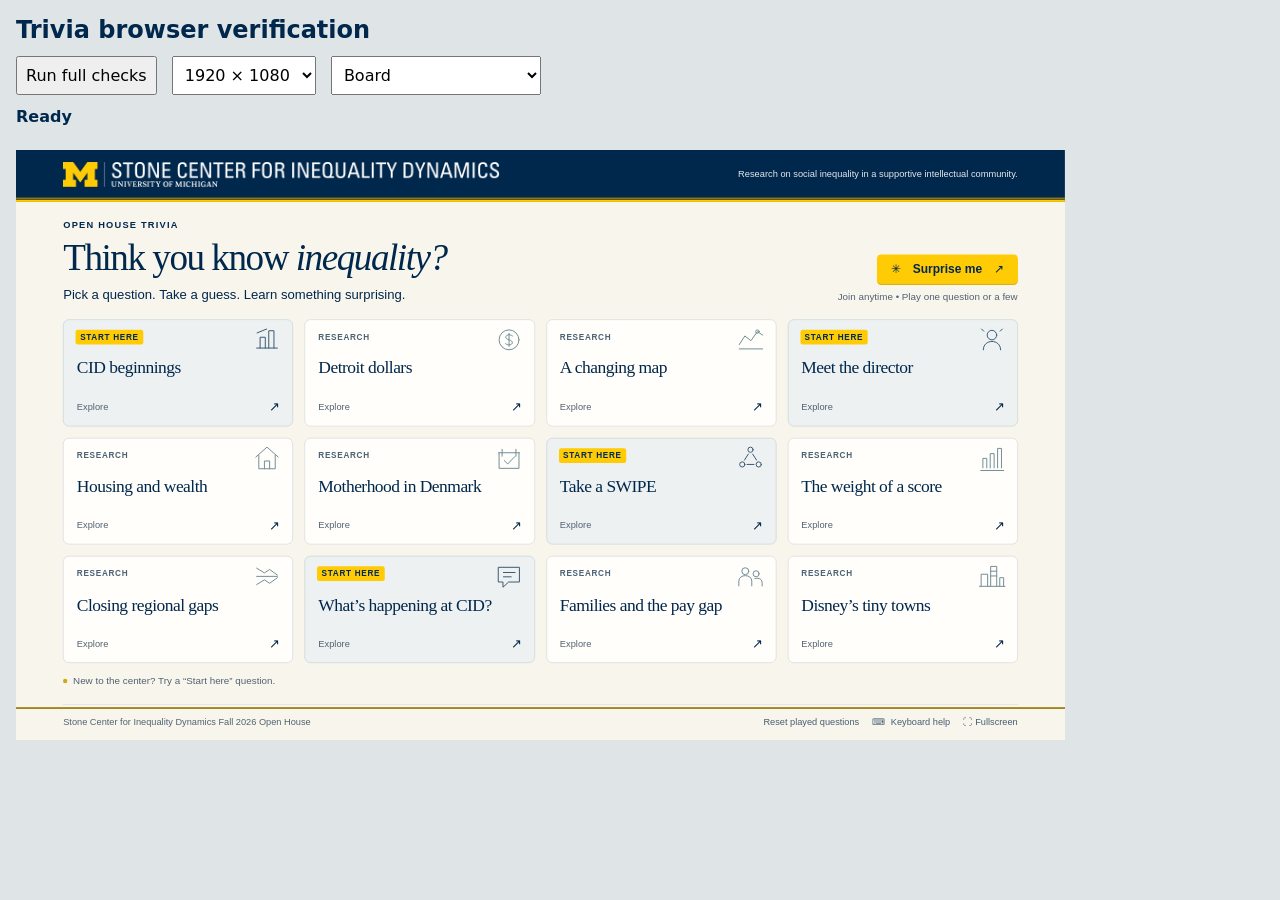
==== tests/browser-check.html @ 55636466 "Add browser regression checks" ====
<!doctype html>
<meta charset="utf-8">
<title>Trivia browser verification</title>
<style>
body{margin:16px;background:#dfe5e7;font:16px system-ui;color:#00274c}button,select{font:inherit;padding:8px;margin-right:10px}#result{white-space:pre-wrap;font:14px monospace;max-height:170px;overflow:auto;margin:12px 0}iframe{border:0;display:block;background:#f8f5ed;transform-origin:top left}#stage{overflow:hidden}#summary{font-weight:700;margin:12px 0}
</style>
<h1 style="font-size:24px;margin:0 0 12px">Trivia browser verification</h1>
<button id="run">Run full checks</button>
<select id="size" aria-label="Viewport"><option value="1920,1080">1920 × 1080</option><option value="1366,768">1366 × 768</option><option value="375,812">375 × 812</option><option value="320,740">320 × 740</option></select>
<select id="view" aria-label="Screen"><option value="board">Board</option><option value="q7">SWIPE question</option><option value="q8">Credit-score question</option><option value="a8">Credit-score reveal</option><option value="a11">Families reveal</option><option value="a12">Disney reveal</option></select>
<div id="summary">Ready</div><div id="result"></div>
<div id="stage"><iframe id="game" title="Trivia preview" src="../index.html"></iframe></div>
<script>
const frame=document.getElementById('game'), summary=document.getElementById('summary'), result=document.getElementById('result');
let assertions=0, failures=[],running=false;
const wait=()=>new Promise(resolve=>requestAnimationFrame(()=>requestAnimationFrame(resolve)));
const doc=()=>frame.contentDocument, win=()=>frame.contentWindow, el=id=>doc().getElementById(id), click=id=>el(id).click();
function check(test,label){assertions++;if(!test){failures.push(label);result.textContent+='FAIL '+label+'\n';}}
function resize(width,height){frame.style.width=width+'px';frame.style.height=height+'px';const scale=Math.min(1,(innerWidth-40)/width,(innerHeight-310)/height);frame.style.transform=`scale(${scale})`;document.getElementById('stage').style.height=height*scale+'px';}
function open(id){doc().querySelector(`[data-id="${id}"]`).click();}
function key(key,target=doc().activeElement){const EventCtor=win().KeyboardEvent;target.dispatchEvent(new EventCtor('keydown',{key,bubbles:true,cancelable:true}));}
function played(){return [...doc().querySelectorAll('.tile.played')].map(t=>+t.dataset.id);}
async function reload(){await new Promise(resolve=>{frame.addEventListener('load',resolve,{once:true});win().location.reload();});await wait();}
function show(){const [w,h]=document.getElementById('size').value.split(',').map(Number);resize(w,h);click('back');const v=document.getElementById('view').value;if(v!=='board'){open(+v.slice(1));if(v[0]==='a')click('reveal');}}
document.getElementById('size').onchange=show;document.getElementById('view').onchange=show;
document.getElementById('run').onclick=async()=>{
 if(running)return;running=true;assertions=0;failures=[];result.textContent='';summary.textContent='Checking…';
 try {
 resize(1366,768);click('reset');
 const qs=win().CID_QUESTIONS;
 check(qs.length===12,'12 supplied questions');check(doc().querySelectorAll('.center-tile').length===4,'four Start here badges');
 check(qs.map(q=>'ABCD'[q.correct]).join(',')==='C,A,C,B,D,D,B,B,C,B,B,A','all correct mappings');
 for(const q of qs){
  open(q.id);check(el('answer').hidden,'answer hidden on open '+q.id);check(!el('answer').textContent.includes(q.explanation),'old explanation cleared '+q.id);check(doc().activeElement===el('question-screen'),'screen focus '+q.id);check(el('question-title').textContent===q.question,'question wording '+q.id);check([...doc().querySelectorAll('.option-text')].every((e,i)=>e.textContent===q.options[i]),'options '+q.id);check(!played().includes(q.id),'open does not mark played '+q.id);
  click('reveal');check(!el('answer').hidden,'reveal visible '+q.id);check(el('explanation').textContent===q.explanation,'explanation '+q.id);check(el('source-label').textContent===q.source,'source '+q.id);check(el('source-link').href===q.url,'source URL '+q.id);check(el('researchers').textContent===q.researchers,'researchers '+q.id);check(doc().querySelector('.option.correct .option-text').textContent===q.options[q.correct],'correct option '+q.id);check(el('answer-title').textContent===`Correct answer: ${'ABCD'[q.correct]}. ${q.options[q.correct]}`,'answer label '+q.id);check(played().includes(q.id),'reveal marks played '+q.id);
  click('back');check(doc().activeElement.dataset.id===String(q.id),'return focus '+q.id);open(q.id);check(el('answer').hidden&&doc().querySelectorAll('.correct').length===0,'replay hides answer '+q.id);click('back');
 }
 await reload();check(played().length===12,'played status persists after refresh');
 win().localStorage.setItem('trivia-qa-unrelated','keep');click('reset');check(played().length===0&&!el('board').hidden,'reset returns clean board');check(win().localStorage.getItem('trivia-qa-unrelated')==='keep','reset preserves unrelated storage');win().localStorage.removeItem('trivia-qa-unrelated');await reload();check(played().length===0,'reset persists');
 for(const random of [0,.5,.999999]){
  click('reset');const original=win().Math.random;win().Math.random=()=>random;const seen=new Set();
  for(let i=0;i<12;i++){click('surprise');const title=el('question-title').textContent;check(!seen.has(title),'random does not repeat '+random+' '+i);seen.add(title);click('reveal');click('back');}
  click('surprise');check(!el('question-screen').hidden,'random works after all played '+random);win().Math.random=original;
 }
 click('reset');open(1);key(' ');check(!el('answer').hidden,'Space reveals focused question');key('Escape');check(!el('board').hidden,'Escape returns board');open(2);key('Enter');check(!el('answer').hidden,'Enter reveals focused question');key('n');check(el('answer').hidden&&el('question-title').textContent!==qs[1].question,'N opens unplayed question');
 click('back');open(3);el('back').focus();key('Enter');check(el('answer').hidden,'Enter on button does not reveal');click('help');const oldTitle=el('question-title').textContent;key('n');check(el('help-dialog').open&&el('question-title').textContent===oldTitle,'dialog isolates shortcuts');click('done-help');await wait();check(doc().activeElement===el('help'),'help restores focus');
 for(const [width,height] of [[1920,1080],[1366,768],[375,812],[320,740]]){
  resize(width,height);click('reset');await wait();
  check(doc().documentElement.scrollWidth<=width,'board no horizontal overflow '+width);
  if(width>1000)check(doc().documentElement.scrollHeight<=height,'board fits projector '+width+' (actual '+doc().documentElement.scrollHeight+')');
  for(const q of qs){open(q.id);for(const reveal of [false,true]){if(reveal)click('reveal');await wait();check(doc().documentElement.scrollWidth<=width,'no horizontal overflow '+width+' q'+q.id+' reveal '+reveal);if(width>1000)check(doc().documentElement.scrollHeight<=height,'fits projector '+width+' q'+q.id+' reveal '+reveal+' (actual '+doc().documentElement.scrollHeight+')');}click('back');}
 }
 click('reset');resize(1920,1080);document.getElementById('size').value='1920,1080';document.getElementById('view').value='board';await wait();
 const resources=win().performance.getEntriesByType('resource');check(resources.every(r=>new URL(r.name).origin===win().location.origin),'no external resources requested');
 summary.textContent=`${assertions} checks · ${failures.length} failures`;if(!failures.length)result.textContent='PASS: content, hidden/replayed answers, keyboard, focus, persistence, reset, random exhaustion, projector and mobile geometry, local-only resources.';
 }catch(e){summary.textContent='Test error';result.textContent+=String(e)+'\n'+e.stack;}finally{running=false;}
};
frame.addEventListener('load',()=>{if(!running){const params=new URLSearchParams(location.search);if(params.has('size'))document.getElementById('size').value=params.get('size');if(params.has('view'))document.getElementById('view').value=params.get('view');show();}});
</script>
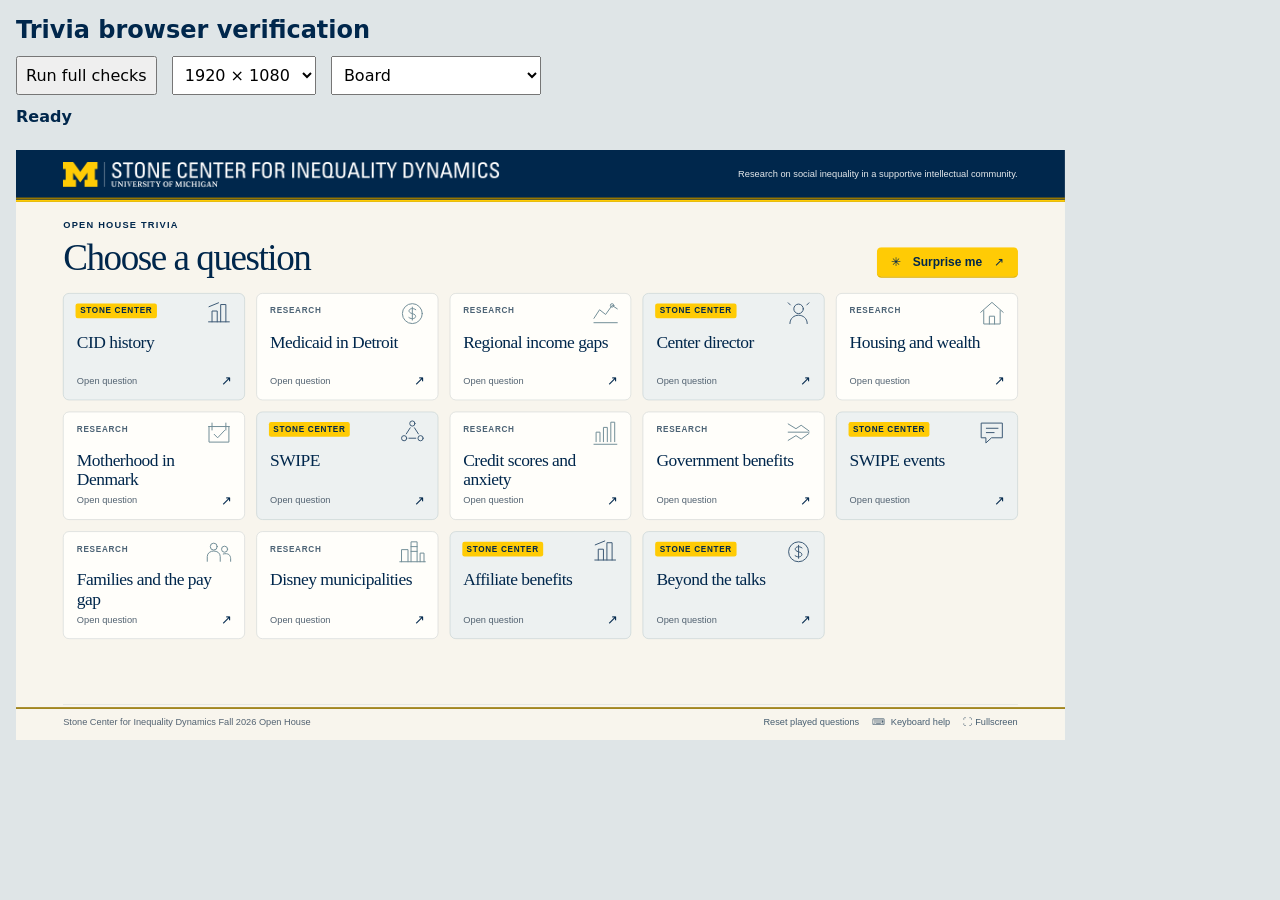
==== commit 7663c04a: "Update browser checks for 14 questions" ====
--- a/tests/browser-check.html
+++ b/tests/browser-check.html
@@ -28,18 +28,18 @@
  try {
  resize(1366,768);click('reset');
  const qs=win().CID_QUESTIONS;
- check(qs.length===12,'12 supplied questions');check(doc().querySelectorAll('.center-tile').length===4,'four Start here badges');
- check(qs.map(q=>'ABCD'[q.correct]).join(',')==='C,A,C,B,D,D,B,B,C,B,B,A','all correct mappings');
+ check(qs.length===14,'14 questions');check(doc().querySelectorAll('.center-tile').length===6,'six Stone Center badges');
+ check(qs.map(q=>'ABCD'[q.correct]).join(',')==='C,A,C,B,D,D,B,B,C,B,B,A,D,D','all correct mappings');
  for(const q of qs){
   open(q.id);check(el('answer').hidden,'answer hidden on open '+q.id);check(!el('answer').textContent.includes(q.explanation),'old explanation cleared '+q.id);check(doc().activeElement===el('question-screen'),'screen focus '+q.id);check(el('question-title').textContent===q.question,'question wording '+q.id);check([...doc().querySelectorAll('.option-text')].every((e,i)=>e.textContent===q.options[i]),'options '+q.id);check(!played().includes(q.id),'open does not mark played '+q.id);
   click('reveal');check(!el('answer').hidden,'reveal visible '+q.id);check(el('explanation').textContent===q.explanation,'explanation '+q.id);check(el('source-label').textContent===q.source,'source '+q.id);check(el('source-link').href===q.url,'source URL '+q.id);check(el('researchers').textContent===q.researchers,'researchers '+q.id);check(doc().querySelector('.option.correct .option-text').textContent===q.options[q.correct],'correct option '+q.id);check(el('answer-title').textContent===`Correct answer: ${'ABCD'[q.correct]}. ${q.options[q.correct]}`,'answer label '+q.id);check(played().includes(q.id),'reveal marks played '+q.id);
   click('back');check(doc().activeElement.dataset.id===String(q.id),'return focus '+q.id);open(q.id);check(el('answer').hidden&&doc().querySelectorAll('.correct').length===0,'replay hides answer '+q.id);click('back');
  }
- await reload();check(played().length===12,'played status persists after refresh');
+ await reload();check(played().length===qs.length,'played status persists after refresh');
  win().localStorage.setItem('trivia-qa-unrelated','keep');click('reset');check(played().length===0&&!el('board').hidden,'reset returns clean board');check(win().localStorage.getItem('trivia-qa-unrelated')==='keep','reset preserves unrelated storage');win().localStorage.removeItem('trivia-qa-unrelated');await reload();check(played().length===0,'reset persists');
  for(const random of [0,.5,.999999]){
   click('reset');const original=win().Math.random;win().Math.random=()=>random;const seen=new Set();
-  for(let i=0;i<12;i++){click('surprise');const title=el('question-title').textContent;check(!seen.has(title),'random does not repeat '+random+' '+i);seen.add(title);click('reveal');click('back');}
+  for(let i=0;i<qs.length;i++){click('surprise');const title=el('question-title').textContent;check(!seen.has(title),'random does not repeat '+random+' '+i);seen.add(title);click('reveal');click('back');}
   click('surprise');check(!el('question-screen').hidden,'random works after all played '+random);win().Math.random=original;
  }
  click('reset');open(1);key(' ');check(!el('answer').hidden,'Space reveals focused question');key('Escape');check(!el('board').hidden,'Escape returns board');open(2);key('Enter');check(!el('answer').hidden,'Enter reveals focused question');key('n');check(el('answer').hidden&&el('question-title').textContent!==qs[1].question,'N opens unplayed question');
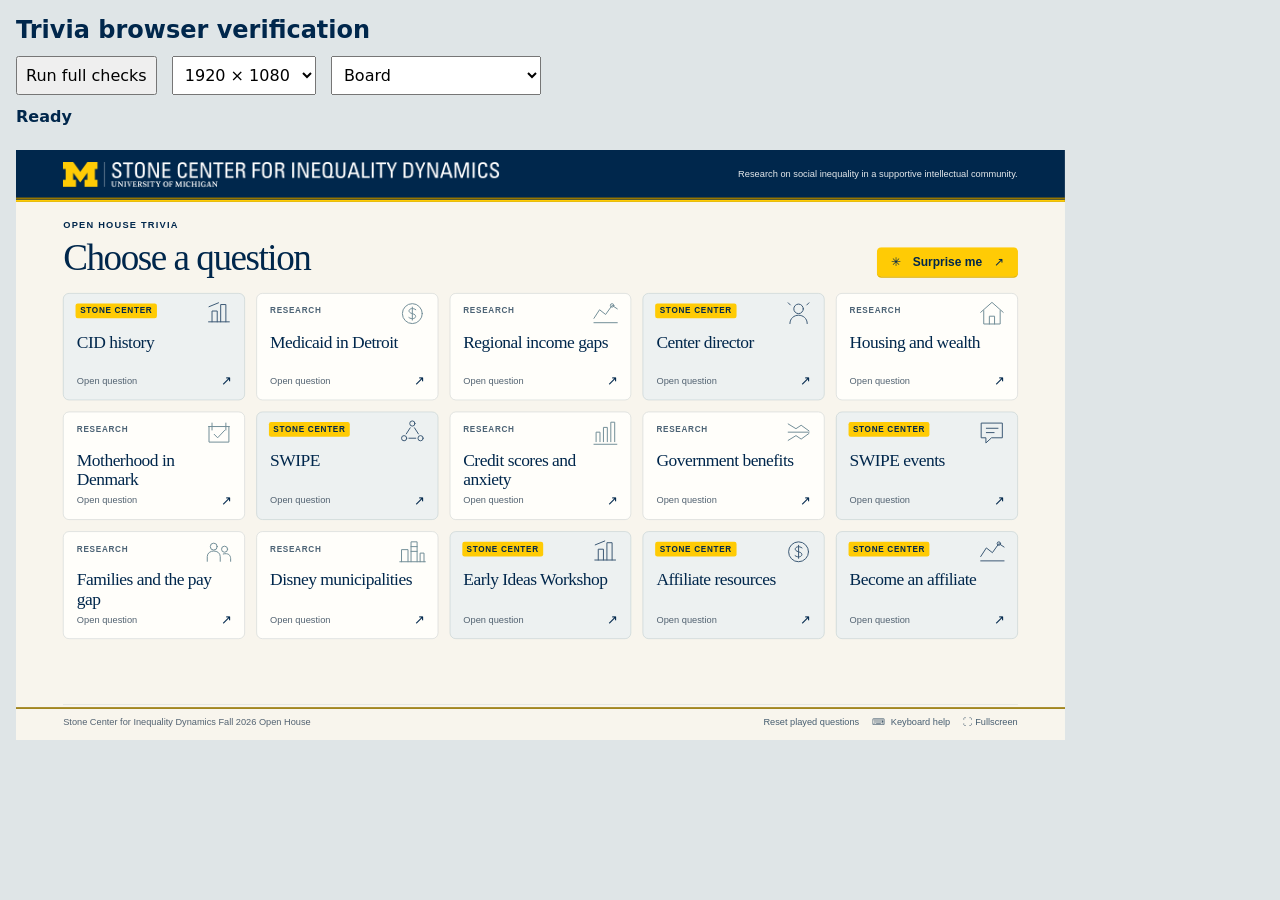
==== commit 1b201b4a: "Update checks for three affiliation questions" ====
--- a/tests/browser-check.html
+++ b/tests/browser-check.html
@@ -28,8 +28,8 @@
  try {
  resize(1366,768);click('reset');
  const qs=win().CID_QUESTIONS;
- check(qs.length===14,'14 questions');check(doc().querySelectorAll('.center-tile').length===6,'six Stone Center badges');
- check(qs.map(q=>'ABCD'[q.correct]).join(',')==='C,A,C,B,D,D,B,B,C,B,B,A,D,D','all correct mappings');
+ check(qs.length===15,'15 questions');check(doc().querySelectorAll('.center-tile').length===7,'seven Stone Center badges');
+ check(qs.map(q=>'ABCD'[q.correct]).join(',')==='C,A,C,B,D,D,B,B,C,B,B,A,B,D,C','all correct mappings');
  for(const q of qs){
   open(q.id);check(el('answer').hidden,'answer hidden on open '+q.id);check(!el('answer').textContent.includes(q.explanation),'old explanation cleared '+q.id);check(doc().activeElement===el('question-screen'),'screen focus '+q.id);check(el('question-title').textContent===q.question,'question wording '+q.id);check([...doc().querySelectorAll('.option-text')].every((e,i)=>e.textContent===q.options[i]),'options '+q.id);check(!played().includes(q.id),'open does not mark played '+q.id);
   click('reveal');check(!el('answer').hidden,'reveal visible '+q.id);check(el('explanation').textContent===q.explanation,'explanation '+q.id);check(el('source-label').textContent===q.source,'source '+q.id);check(el('source-link').href===q.url,'source URL '+q.id);check(el('researchers').textContent===q.researchers,'researchers '+q.id);check(doc().querySelector('.option.correct .option-text').textContent===q.options[q.correct],'correct option '+q.id);check(el('answer-title').textContent===`Correct answer: ${'ABCD'[q.correct]}. ${q.options[q.correct]}`,'answer label '+q.id);check(played().includes(q.id),'reveal marks played '+q.id);
